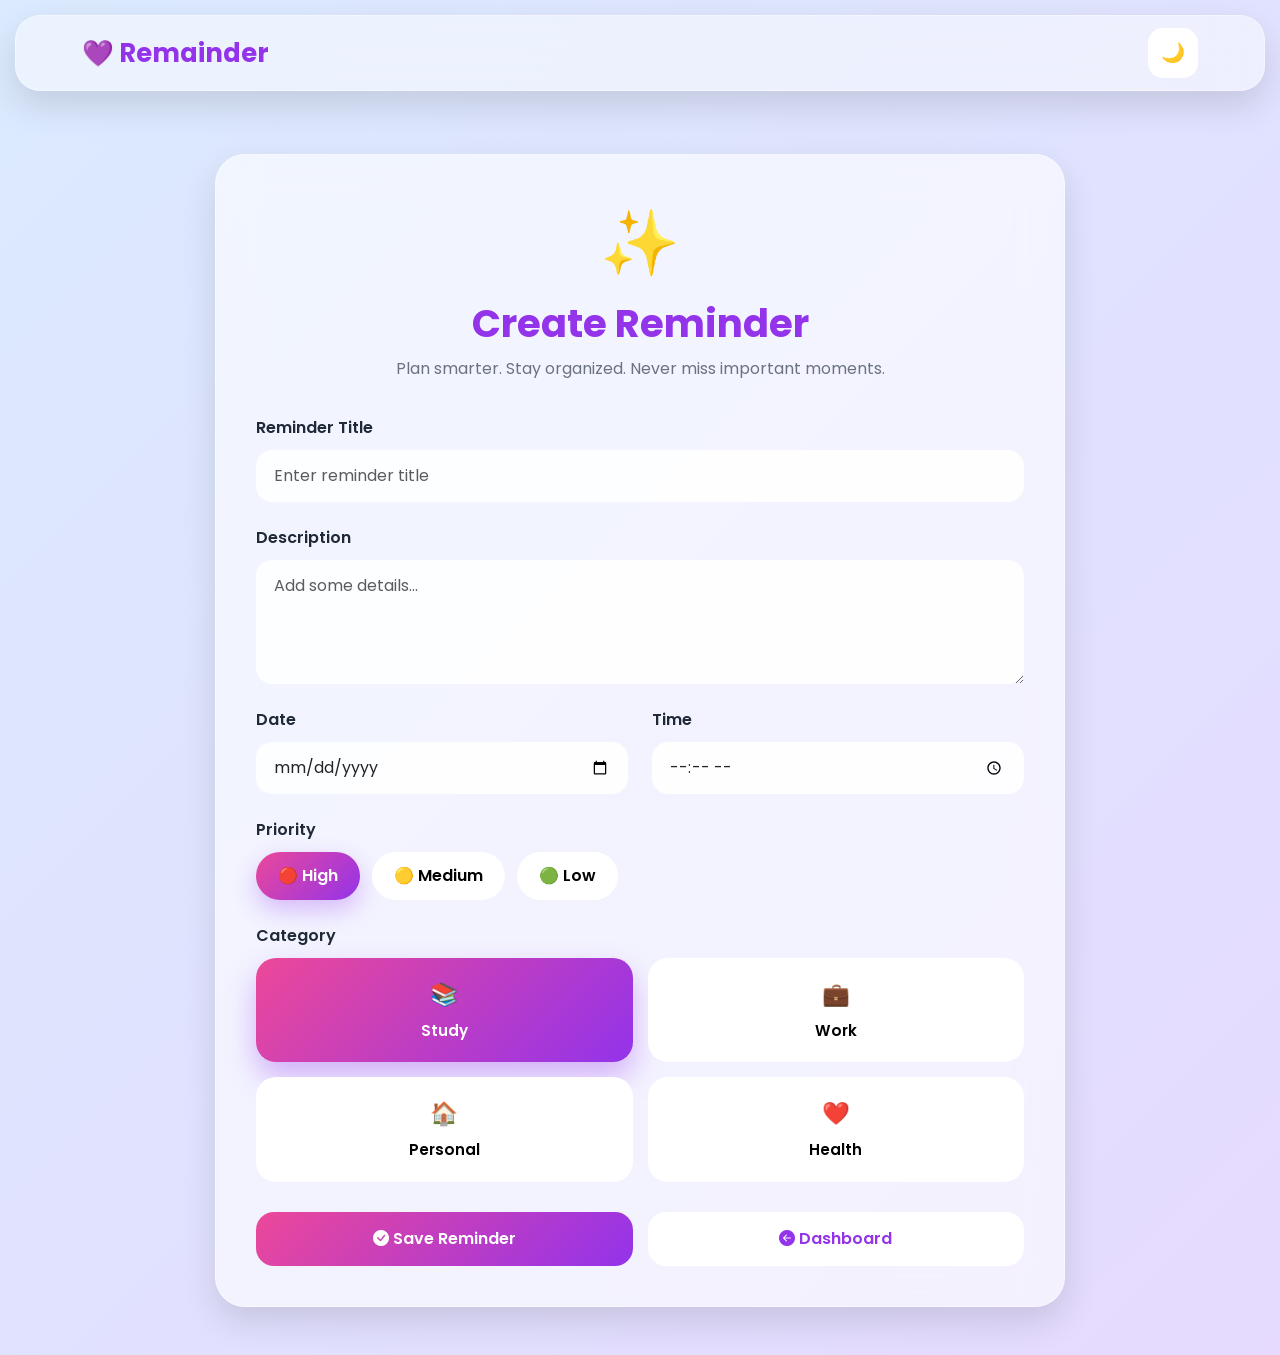
==== add_remainders.html @ 9526ebe2 "Added Add Remainders" ====
<!DOCTYPE html>
<html lang="en">

<head>

    <meta charset="UTF-8">

    <meta name="viewport"
        content="width=device-width, initial-scale=1.0">

    <title>Add Reminder</title>

    <!-- Bootstrap -->

    <link href="https://cdn.jsdelivr.net/npm/bootstrap@5.3.3/dist/css/bootstrap.min.css"
        rel="stylesheet">

    <!-- Bootstrap Icons -->

    <link rel="stylesheet"
        href="https://cdn.jsdelivr.net/npm/bootstrap-icons@1.11.3/font/bootstrap-icons.min.css">

    <!-- Custom CSS -->

    <link rel="stylesheet"
        href="css/add_remainders.css">

</head>

<body>

    <!-- Animated Background -->

    <div class="bg-animation"></div>

    <!-- Navbar -->

    <nav class="navbar premium-navbar">

        <div class="container">

            <a href="home.html"
                class="navbar-brand logo">

                💜 Remainder

            </a>

            <button id="themeBtn"
                class="theme-btn">

                🌙

            </button>

        </div>

    </nav>

    <!-- Main -->

    <div class="container py-5">

        <div class="glass-card reminder-container">

            <!-- Header -->

            <div class="header-section">

                <div class="header-icon">
                    ✨
                </div>

                <h1>
                    Create Reminder
                </h1>

                <p>
                    Plan smarter. Stay organized. Never miss important moments.
                </p>

            </div>

            <!-- Form -->

            <form id="reminderForm">

                <!-- Title -->

                <div class="mb-4">

                    <label class="form-label">
                        Reminder Title
                    </label>

                    <input
                        type="text"
                        id="title"
                        class="form-control premium-input"
                        placeholder="Enter reminder title"
                        required>

                </div>

                <!-- Description -->

                <div class="mb-4">

                    <label class="form-label">
                        Description
                    </label>

                    <textarea
                        id="description"
                        rows="4"
                        class="form-control premium-input"
                        placeholder="Add some details..."></textarea>

                </div>

                <!-- Date & Time -->

                <div class="row">

                    <div class="col-md-6 mb-4">

                        <label class="form-label">
                            Date
                        </label>

                        <input
                            type="date"
                            id="date"
                            class="form-control premium-input"
                            required>

                    </div>

                    <div class="col-md-6 mb-4">

                        <label class="form-label">
                            Time
                        </label>

                        <input
                            type="time"
                            id="time"
                            class="form-control premium-input"
                            required>

                    </div>

                </div>

                <!-- Priority -->

                <div class="mb-4">

                    <label class="form-label">
                        Priority
                    </label>

                    <div class="chip-group">

                        <button
                            type="button"
                            class="chip priority-chip active"
                            data-value="High">

                            🔴 High

                        </button>

                        <button
                            type="button"
                            class="chip priority-chip"
                            data-value="Medium">

                            🟡 Medium

                        </button>

                        <button
                            type="button"
                            class="chip priority-chip"
                            data-value="Low">

                            🟢 Low

                        </button>

                    </div>

                </div>

                <!-- Category -->

                <div class="mb-4">

                    <label class="form-label">
                        Category
                    </label>

                    <div class="category-grid">

                        <button
                            type="button"
                            class="category-card active"
                            data-value="Study">

                            📚
                            <span>Study</span>

                        </button>

                        <button
                            type="button"
                            class="category-card"
                            data-value="Work">

                            💼
                            <span>Work</span>

                        </button>

                        <button
                            type="button"
                            class="category-card"
                            data-value="Personal">

                            🏠
                            <span>Personal</span>

                        </button>

                        <button
                            type="button"
                            class="category-card"
                            data-value="Health">

                            ❤️
                            <span>Health</span>

                        </button>

                    </div>

                </div>

                <!-- Hidden Values -->

                <input
                    type="hidden"
                    id="priority"
                    value="High">

                <input
                    type="hidden"
                    id="category"
                    value="Study">

                <!-- Buttons -->

                <div class="button-group">

                    <button
                        type="submit"
                        class="save-btn">

                        <i class="bi bi-check-circle-fill"></i>

                        Save Reminder

                    </button>

                    <a href="home.html"
                        class="back-btn">

                        <i class="bi bi-arrow-left-circle-fill"></i>

                        Dashboard

                    </a>

                </div>

            </form>

        </div>

    </div>

    <!-- Bootstrap -->

    <script src="https://cdn.jsdelivr.net/npm/bootstrap@5.3.3/dist/js/bootstrap.bundle.min.js"></script>

    <!-- JS -->

    <script src="js/add_remainders.js"></script>

</body>

</html>
---- css/add_remainders.css ----
/* ==========================================
   GOOGLE FONT
========================================== */

@import url('https://fonts.googleapis.com/css2?family=Poppins:wght@300;400;500;600;700;800&display=swap');

*{
    margin:0;
    padding:0;
    box-sizing:border-box;
    font-family:'Poppins',sans-serif;
}

/* ==========================================
   ROOT COLORS
========================================== */

:root{

    --pink:#ec4899;
    --purple:#9333ea;

    --glass:
    rgba(255,255,255,.6);

    --border:
    rgba(255,255,255,.4);

    --shadow:
    0 15px 35px rgba(0,0,0,.12);

    --text:#1f2937;
}

/* ==========================================
   BODY
========================================== */

body{

    min-height:100vh;

    color:var(--text);

    background:
    linear-gradient(
        -45deg,
        #ffd6ec,
        #fbcfe8,
        #e9d5ff,
        #dbeafe
    );

    background-size:
    400% 400%;

    animation:
    gradientMove 15s ease infinite;

    overflow-x:hidden;
}

/* ==========================================
   ANIMATION
========================================== */

@keyframes gradientMove{

    0%{
        background-position:0% 50%;
    }

    50%{
        background-position:100% 50%;
    }

    100%{
        background-position:0% 50%;
    }
}

/* ==========================================
   GLASSMORPHISM
========================================== */

.glass-card{

    background:
    rgba(255,255,255,.6);

    backdrop-filter:
    blur(20px);

    -webkit-backdrop-filter:
    blur(20px);

    border:
    1px solid rgba(255,255,255,.4);

    border-radius:30px;

    box-shadow:
    var(--shadow);
}

/* ==========================================
   NAVBAR
========================================== */

.premium-navbar{

    margin:15px;

    padding:12px 20px;

    border-radius:25px;

    background:
    rgba(255,255,255,.45);

    backdrop-filter:
    blur(20px);

    border:
    1px solid rgba(255,255,255,.4);

    box-shadow:
    var(--shadow);
}

.logo{

    font-size:1.6rem;

    font-weight:700;

    color:var(--purple)!important;
}

.theme-btn{

    width:50px;

    height:50px;

    border:none;

    border-radius:15px;

    background:white;

    font-size:1.2rem;

    cursor:pointer;

    transition:.3s;
}

.theme-btn:hover{

    transform:
    translateY(-3px);
}

/* ==========================================
   CONTAINER
========================================== */

.reminder-container{

    max-width:850px;

    margin:auto;

    padding:40px;
}

/* ==========================================
   HEADER
========================================== */

.header-section{

    text-align:center;

    margin-bottom:35px;
}

.header-icon{

    font-size:4rem;

    margin-bottom:10px;
}

.header-section h1{

    font-size:2.4rem;

    font-weight:700;

    color:var(--purple);
}

.header-section p{

    color:#6b7280;

    margin-top:10px;
}

/* ==========================================
   INPUTS
========================================== */

.form-label{

    font-weight:600;

    margin-bottom:10px;
}

.premium-input{

    border:none;

    border-radius:16px;

    padding:14px 18px;

    background:
    rgba(255,255,255,.85);

    transition:.3s;
}

.premium-input:focus{

    border:none;

    outline:none;

    box-shadow:
    0 0 0 4px rgba(147,51,234,.15);
}

/* ==========================================
   PRIORITY CHIPS
========================================== */

.chip-group{

    display:flex;

    flex-wrap:wrap;

    gap:12px;
}

.chip{

    border:none;

    padding:12px 22px;

    border-radius:50px;

    background:white;

    cursor:pointer;

    transition:.3s;

    font-weight:600;
}

.chip:hover{

    transform:
    translateY(-2px);
}

.chip.active{

    background:
    linear-gradient(
        135deg,
        #ec4899,
        #9333ea
    );

    color:white;

    box-shadow:
    0 10px 25px rgba(147,51,234,.3);
}

/* ==========================================
   CATEGORY
========================================== */

.category-grid{

    display:grid;

    grid-template-columns:
    repeat(2,1fr);

    gap:15px;
}

.category-card{

    border:none;

    background:white;

    border-radius:20px;

    padding:20px;

    display:flex;

    flex-direction:column;

    align-items:center;

    justify-content:center;

    gap:8px;

    cursor:pointer;

    transition:.3s;

    font-size:1.4rem;
}

.category-card span{

    font-size:.95rem;

    font-weight:600;
}

.category-card:hover{

    transform:
    translateY(-4px);
}

.category-card.active{

    background:
    linear-gradient(
        135deg,
        #ec4899,
        #9333ea
    );

    color:white;

    box-shadow:
    0 15px 30px rgba(147,51,234,.35);
}

/* ==========================================
   BUTTONS
========================================== */

.button-group{

    display:flex;

    gap:15px;

    margin-top:30px;

    flex-wrap:wrap;
}

.save-btn{

    flex:1;

    border:none;

    padding:15px;

    border-radius:18px;

    color:white;

    font-weight:600;

    background:
    linear-gradient(
        135deg,
        #ec4899,
        #9333ea
    );

    transition:.3s;
}

.save-btn:hover{

    transform:
    translateY(-3px);

    box-shadow:
    0 15px 30px rgba(147,51,234,.35);
}

.back-btn{

    flex:1;

    text-decoration:none;

    text-align:center;

    padding:15px;

    border-radius:18px;

    font-weight:600;

    color:var(--purple);

    background:white;

    transition:.3s;
}

.back-btn:hover{

    color:white;

    background:var(--purple);
}

/* ==========================================
   DARK MODE
========================================== */

body.dark{

    background:
    linear-gradient(
        -45deg,
        #0b0b14,
        #131320,
        #181825,
        #0f172a
    );

    color:#f8fafc;
}

body.dark .glass-card{

    background:
    rgba(20,20,35,.75);

    border:
    1px solid rgba(255,255,255,.08);
}

body.dark .premium-navbar{

    background:
    rgba(15,15,25,.8);
}

body.dark .theme-btn{

    background:#242438;

    color:white;
}

body.dark .premium-input{

    background:#242438;

    color:white;
}

body.dark .premium-input::placeholder{

    color:#cbd5e1;
}

body.dark .header-section p{

    color:#cbd5e1;
}

body.dark .chip{

    background:#242438;

    color:white;
}

body.dark .category-card{

    background:#242438;

    color:white;
}

body.dark .back-btn{

    background:#242438;

    color:white;
}

/* ==========================================
   RESPONSIVE
========================================== */

@media(max-width:768px){

    .reminder-container{

        padding:25px;
    }

    .header-section h1{

        font-size:2rem;
    }

    .category-grid{

        grid-template-columns:1fr;
    }

    .button-group{

        flex-direction:column;
    }
}

@media(max-width:576px){

    .premium-navbar{

        margin:10px;
    }

    .header-icon{

        font-size:3rem;
    }

    .header-section h1{

        font-size:1.8rem;
    }

    .chip-group{

        flex-direction:column;
    }

    .chip{

        width:100%;
    }
}

/* ==========================================
   PREMIUM TOAST
========================================== */

.custom-toast{

    position:fixed;

    top:30px;

    right:30px;

    z-index:9999;

    padding:16px 24px;

    border-radius:18px;

    color:white;

    font-weight:600;

    background:
    linear-gradient(
        135deg,
        #ec4899,
        #9333ea
    );

    box-shadow:
    0 15px 35px rgba(147,51,234,.35);

    transform:
    translateX(150%);

    transition:.35s;
}

.custom-toast.show{

    transform:
    translateX(0);
}

@media(max-width:576px){

    .custom-toast{

        left:20px;
        right:20px;

        top:20px;

        text-align:center;
    }
}
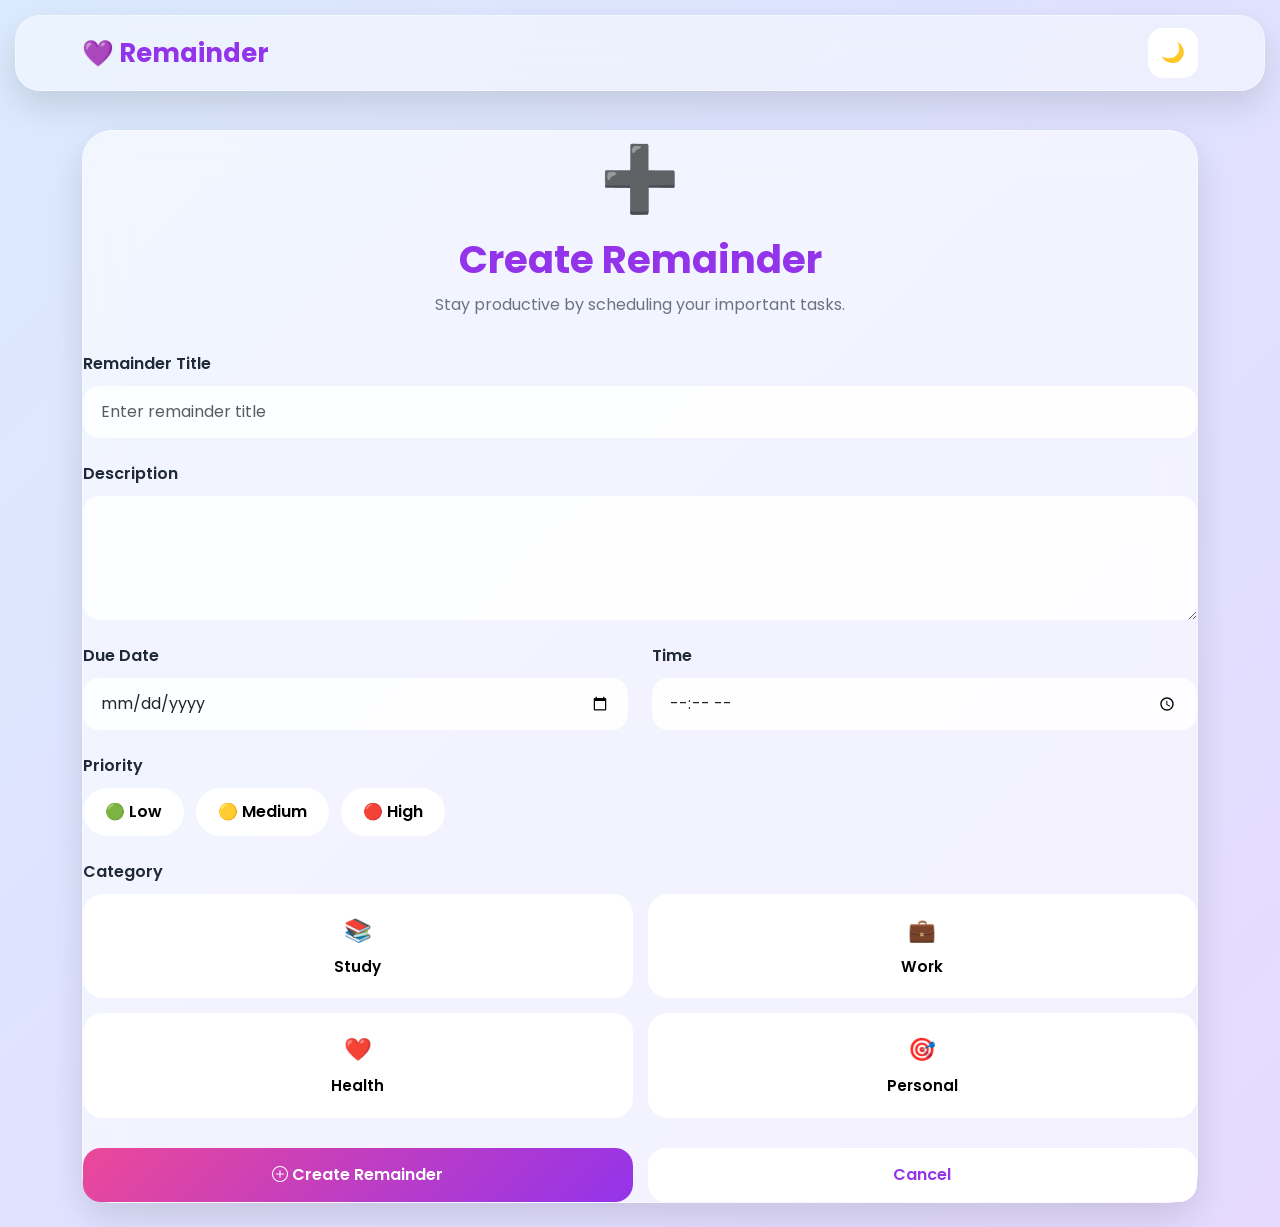
==== commit cfe3164c: "Addded register page" ====
--- a/add_remainders.html
+++ b/add_remainders.html
@@ -8,7 +8,7 @@
     <meta name="viewport"
         content="width=device-width, initial-scale=1.0">
 
-    <title>Add Reminder</title>
+    <title>Add Remainder</title>
 
     <!-- Bootstrap -->
 
@@ -20,7 +20,7 @@
     <link rel="stylesheet"
         href="https://cdn.jsdelivr.net/npm/bootstrap-icons@1.11.3/font/bootstrap-icons.min.css">
 
-    <!-- Custom CSS -->
+    <!-- CSS -->
 
     <link rel="stylesheet"
         href="css/add_remainders.css">
@@ -29,10 +29,6 @@
 
 <body>
 
-    <!-- Animated Background -->
-
-    <div class="bg-animation"></div>
-
     <!-- Navbar -->
 
     <nav class="navbar premium-navbar">
@@ -57,47 +53,49 @@
 
     </nav>
 
-    <!-- Main -->
-
-    <div class="container py-5">
-
-        <div class="glass-card reminder-container">
+    <!-- Main Container -->
+
+    <div class="container py-4">
+
+        <div class="add-container glass-card">
 
             <!-- Header -->
 
             <div class="header-section">
 
                 <div class="header-icon">
-                    ✨
+                    ➕
                 </div>
 
                 <h1>
-                    Create Reminder
+                    Create Remainder
                 </h1>
 
                 <p>
-                    Plan smarter. Stay organized. Never miss important moments.
+                    Stay productive by scheduling your important tasks.
                 </p>
 
             </div>
 
             <!-- Form -->
 
-            <form id="reminderForm">
+            <form id="remainderForm">
 
                 <!-- Title -->
 
                 <div class="mb-4">
 
                     <label class="form-label">
-                        Reminder Title
+
+                        Remainder Title
+
                     </label>
 
                     <input
                         type="text"
                         id="title"
                         class="form-control premium-input"
-                        placeholder="Enter reminder title"
+                        placeholder="Enter remainder title"
                         required>
 
                 </div>
@@ -107,14 +105,18 @@
                 <div class="mb-4">
 
                     <label class="form-label">
+
                         Description
+
                     </label>
 
                     <textarea
                         id="description"
                         rows="4"
                         class="form-control premium-input"
-                        placeholder="Add some details..."></textarea>
+                        placeholder="Add description (optional)">
+
+                    </textarea>
 
                 </div>
 
@@ -125,7 +127,9 @@
                     <div class="col-md-6 mb-4">
 
                         <label class="form-label">
-                            Date
+
+                            Due Date
+
                         </label>
 
                         <input
@@ -139,7 +143,9 @@
                     <div class="col-md-6 mb-4">
 
                         <label class="form-label">
+
                             Time
+
                         </label>
 
                         <input
@@ -157,17 +163,19 @@
                 <div class="mb-4">
 
                     <label class="form-label">
+
                         Priority
+
                     </label>
 
                     <div class="chip-group">
 
                         <button
                             type="button"
-                            class="chip priority-chip active"
-                            data-value="High">
-
-                            🔴 High
+                            class="chip priority-chip"
+                            data-value="Low">
+
+                            🟢 Low
 
                         </button>
 
@@ -183,14 +191,18 @@
                         <button
                             type="button"
                             class="chip priority-chip"
-                            data-value="Low">
-
-                            🟢 Low
+                            data-value="High">
+
+                            🔴 High
 
                         </button>
 
                     </div>
 
+                    <input
+                        type="hidden"
+                        id="priority">
+
                 </div>
 
                 <!-- Category -->
@@ -198,14 +210,16 @@
                 <div class="mb-4">
 
                     <label class="form-label">
+
                         Category
+
                     </label>
 
                     <div class="category-grid">
 
                         <button
                             type="button"
-                            class="category-card active"
+                            class="category-card"
                             data-value="Study">
 
                             📚
@@ -226,16 +240,6 @@
                         <button
                             type="button"
                             class="category-card"
-                            data-value="Personal">
-
-                            🏠
-                            <span>Personal</span>
-
-                        </button>
-
-                        <button
-                            type="button"
-                            class="category-card"
                             data-value="Health">
 
                             ❤️
@@ -243,21 +247,23 @@
 
                         </button>
 
+                        <button
+                            type="button"
+                            class="category-card"
+                            data-value="Personal">
+
+                            🎯
+                            <span>Personal</span>
+
+                        </button>
+
                     </div>
 
-                </div>
-
-                <!-- Hidden Values -->
-
-                <input
-                    type="hidden"
-                    id="priority"
-                    value="High">
-
-                <input
-                    type="hidden"
-                    id="category"
-                    value="Study">
+                    <input
+                        type="hidden"
+                        id="category">
+
+                </div>
 
                 <!-- Buttons -->
 
@@ -267,18 +273,16 @@
                         type="submit"
                         class="save-btn">
 
-                        <i class="bi bi-check-circle-fill"></i>
-
-                        Save Reminder
+                        <i class="bi bi-plus-circle"></i>
+
+                        Create Remainder
 
                     </button>
 
                     <a href="home.html"
                         class="back-btn">
 
-                        <i class="bi bi-arrow-left-circle-fill"></i>
-
-                        Dashboard
+                        Cancel
 
                     </a>
 
